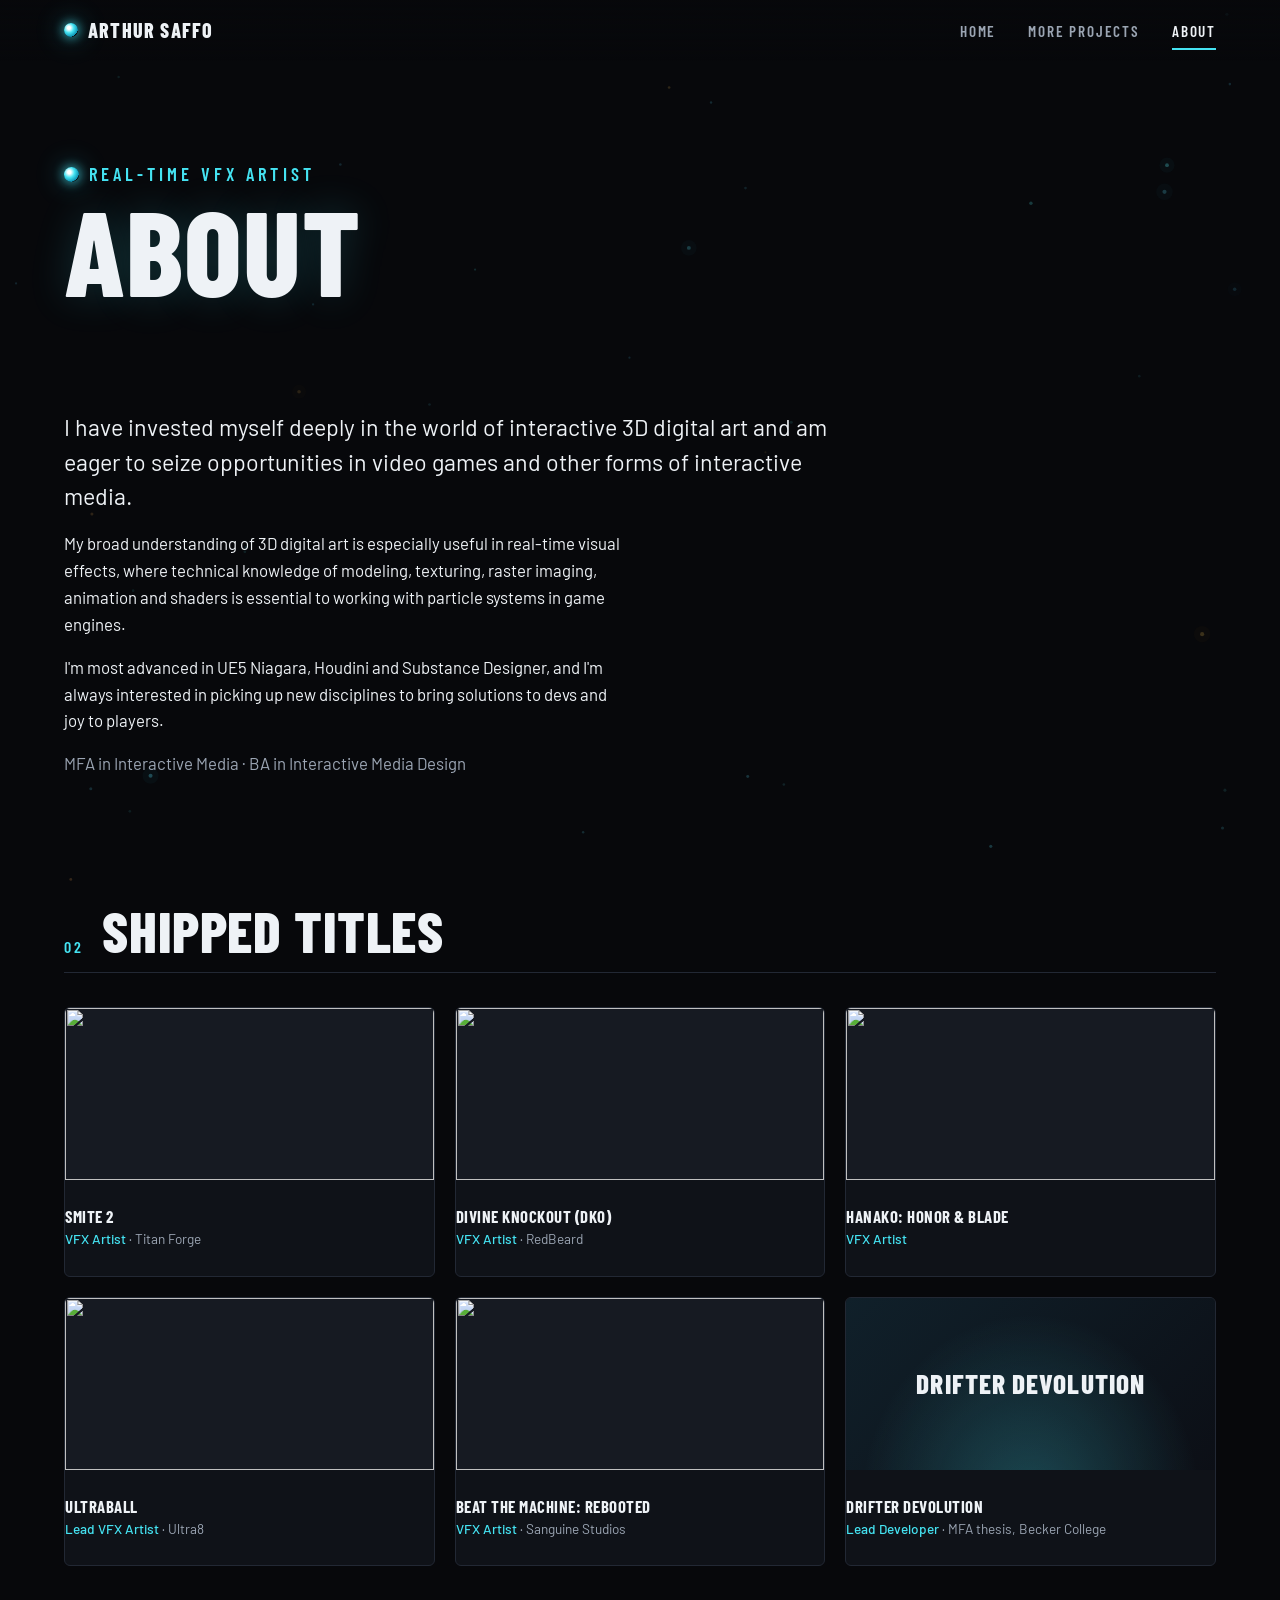
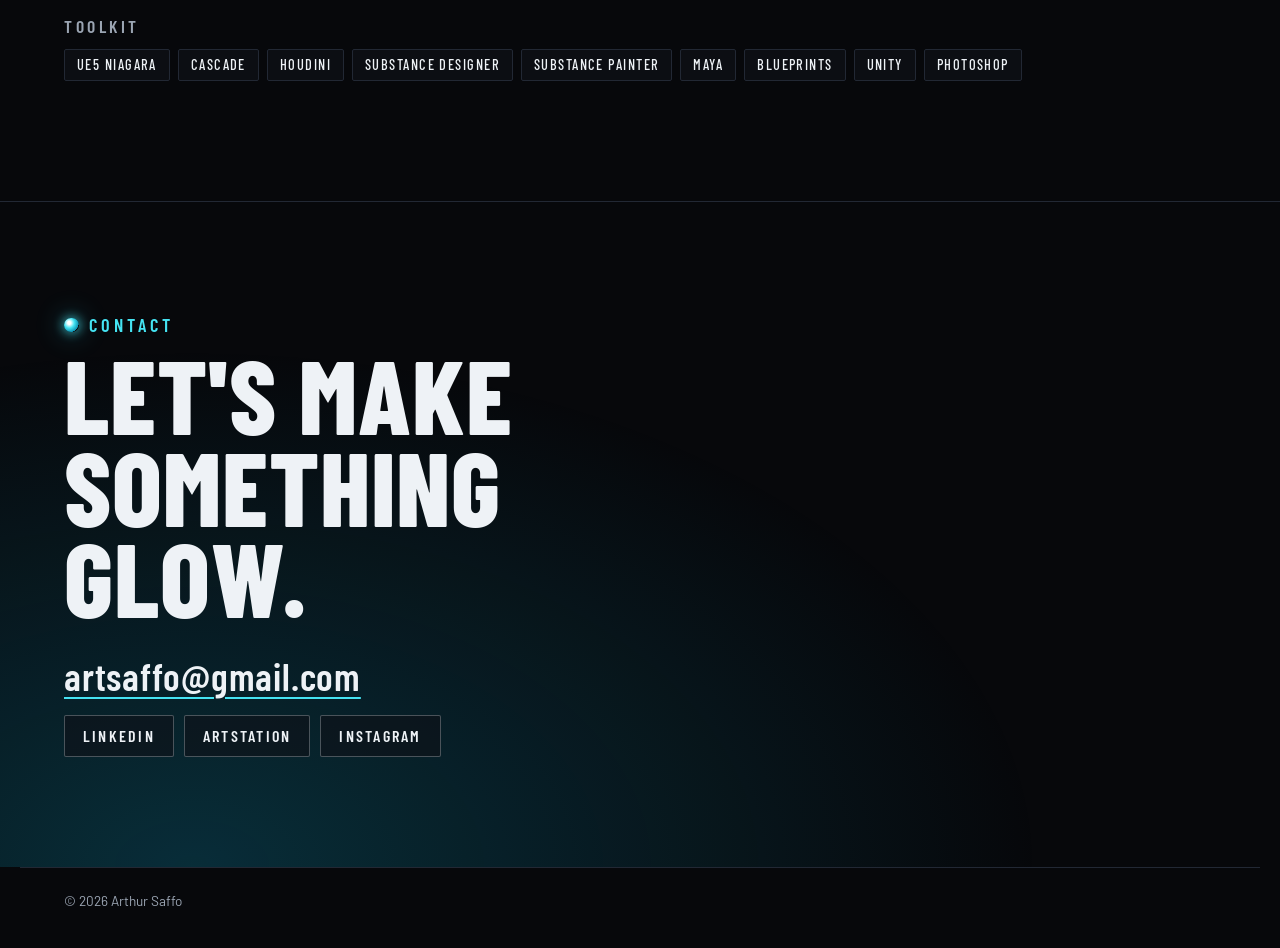
==== about.html @ 69f6b5df "Portfolio site: home, More Projects, About Co-Authored-By: Claude Fable 5.2 <noreply@anthropic.com>" ====
<!doctype html>
<html lang="en">
<head>
  <meta charset="utf-8">
  <meta name="viewport" content="width=device-width, initial-scale=1">
  <title>About · Arthur Saffo</title>
  <meta name="description" content="About Arthur Saffo, real-time VFX artist: background, toolkit, education and resume.">
  <meta property="og:title" content="About · Arthur Saffo">
  <meta property="og:description" content="Real-time VFX for games: Smite 2, Divine Knockout and more.">
  <meta property="og:type" content="website">
  <meta name="theme-color" content="#07080b">
  <link rel="icon" href="img/favicon.svg" type="image/svg+xml">
  <link rel="preconnect" href="https://fonts.googleapis.com">
  <link rel="preconnect" href="https://fonts.gstatic.com" crossorigin>
  <link rel="stylesheet" href="https://fonts.googleapis.com/css2?family=Barlow+Condensed:wght@500;600;800&family=Barlow:wght@400;500;600&display=swap">
  <link rel="stylesheet" href="css/style.css">
</head>
<body data-page="about">
  <a class="skip" href="#main">Skip to content</a>

  <canvas class="embers" aria-hidden="true"></canvas>

  <header class="site-header">
    <div class="wrap header-inner">
      <a class="wordmark" href="index.html"><span class="orb" aria-hidden="true"></span>Arthur Saffo</a>
      <nav aria-label="Main">
        <ul class="nav">
          <li><a href="index.html">Home</a></li>
          <li><a href="more-projects.html">More Projects</a></li>
          <li><a href="about.html" aria-current="page">About</a></li>
        </ul>
      </nav>
    </div>
  </header>

  <main id="main">
    <section class="page-head wrap" aria-labelledby="page-title">
      <p class="kicker"><span class="orb" aria-hidden="true"></span><span data-field="role">Real-Time VFX Artist</span></p>
      <h1 id="page-title">About</h1>
    </section>

    <section class="section wrap" data-section="bio" aria-labelledby="bio-title">
      <h2 id="bio-title" class="visually-hidden">Background</h2>
      <div class="bio" data-bio></div>
    </section>

    <section class="section wrap" data-section="titles" aria-labelledby="titles-title">
      <header class="section-head">
        <p class="section-num" aria-hidden="true">01</p>
        <h2 id="titles-title">Shipped Titles</h2>
      </header>
      <ol class="titles" data-list="credits"></ol>
      <h3 class="toolkit-title">Toolkit</h3>
      <ul class="toolkit" data-list="toolkit"></ul>
    </section>

    <section class="contact" id="contact" aria-labelledby="contact-title">
      <div class="wrap">
        <p class="kicker"><span class="orb" aria-hidden="true"></span>Contact</p>
        <h2 id="contact-title" class="contact-title" data-field="contact-title">Let's make something glow.</h2>
        <p class="email-line">
          <span data-email>artsaffo (at) gmail (dot) com</span>
        </p>
        <ul class="link-list" data-list="links"></ul>
      </div>
    </section>
  </main>

  <footer class="site-footer wrap">
    <p>© <span data-year>2026</span> Arthur Saffo</p>
  </footer>

  <noscript><p class="noscript wrap">The project list needs JavaScript to show. You can also find my work on <a href="https://artoriouss.artstation.com/">ArtStation</a>.</p></noscript>

  <script src="data/projects.js"></script>
  <script src="js/main.js"></script>
  <script src="js/embers.js" defer></script>
</body>
</html>
---- css/style.css ----
/* artsaffo.net: dark, video-first, with a cyan glow carried over from the old site's orb. */

:root {
  --bg: #07080b;
  --surface: #0f1218;
  --surface-2: #161a22;
  --line: #222834;
  --text: #eef2f6;
  --muted: #9ba5b3;        /* 7.6:1 on --bg */
  --cyan: #45e3f2;         /* signature glow, 12:1 on --bg */
  --cyan-deep: #0b8fb0;
  --cyan-bright: #7cf0fa;
  --glow: 69, 227, 242;       /* --cyan as r, g, b, for see-through glows */
  --glow-deep: 11, 143, 176;  /* --cyan-deep as r, g, b */
  --warm: #ffb45e;         /* sparks, used rarely */
  --radius: 6px;
  --wrap: 1240px;
  --gutter: clamp(16px, 4vw, 44px);
  --display: "Barlow Condensed", "Arial Narrow", system-ui, sans-serif;
  --font: "Barlow", system-ui, -apple-system, "Segoe UI", Roboto, Arial, sans-serif;
  color-scheme: dark;
}

*, *::before, *::after { box-sizing: border-box; }

html { -webkit-text-size-adjust: 100%; scroll-behavior: smooth; }

body {
  margin: 0;
  background: var(--bg);
  color: var(--text);
  font: 400 1.05rem/1.6 var(--font);
  -webkit-font-smoothing: antialiased;
  overflow-x: hidden;
}

img, iframe, video { display: block; max-width: 100%; }

a { color: var(--text); text-decoration-color: var(--cyan); text-underline-offset: 3px; }
a:hover { color: var(--cyan); }

:focus-visible { outline: 2px solid var(--cyan); outline-offset: 3px; border-radius: 3px; }

h1, h2, h3 { margin: 0; line-height: 0.95; font-family: var(--display); font-weight: 800; text-transform: uppercase; letter-spacing: 0.01em; }

.wrap { width: 100%; max-width: var(--wrap); margin-inline: auto; padding-inline: var(--gutter); }

.visually-hidden {
  position: absolute; width: 1px; height: 1px; overflow: hidden;
  clip: rect(0 0 0 0); clip-path: inset(50%); white-space: nowrap;
}

.skip {
  position: absolute; left: 12px; top: -60px; z-index: 30;
  background: var(--text); color: var(--bg); padding: 8px 14px; border-radius: 6px;
}
.skip:focus { top: 12px; }

/* ---------- Glowing orb (a nod to the old logo) ---------- */

.orb {
  display: inline-block; flex: none; width: 0.8em; height: 0.8em; border-radius: 50%;
  background: radial-gradient(circle at 35% 35%, #fff 0 12%, var(--cyan) 38%, var(--cyan-deep) 70%, transparent 72%);
  box-shadow: 0 0 10px 2px rgba(var(--glow), 0.55), 0 0 26px 6px rgba(var(--glow), 0.18);
  animation: orb-pulse 3.2s ease-in-out infinite;
}
@keyframes orb-pulse {
  50% { box-shadow: 0 0 14px 3px rgba(var(--glow), 0.75), 0 0 34px 10px rgba(var(--glow), 0.25); }
}

/* ---------- Background layers ---------- */

.embers {
  position: fixed; inset: 0; width: 100%; height: 100%;
  pointer-events: none; z-index: 0;
}
main, .site-footer, .noscript { position: relative; z-index: 1; }

/* ---------- Header ---------- */

.site-header {
  position: fixed; top: 0; left: 0; right: 0; z-index: 20;
  background: linear-gradient(to bottom, rgba(7, 8, 11, 0.85), rgba(7, 8, 11, 0));
  transition: background-color 0.3s ease, border-color 0.3s ease;
  border-bottom: 1px solid transparent;
}
.site-header.is-scrolled {
  background-color: rgba(7, 8, 11, 0.86);
  -webkit-backdrop-filter: blur(12px); backdrop-filter: blur(12px);
  border-bottom-color: var(--line);
}
.header-inner {
  display: flex; align-items: center; justify-content: space-between; gap: 12px;
  min-height: 60px;
}
.wordmark {
  display: inline-flex; align-items: center; gap: 10px;
  font: 800 1.25rem/1 var(--display); text-transform: uppercase; letter-spacing: 0.06em;
  text-decoration: none; white-space: nowrap;
}
.wordmark .orb { width: 14px; height: 14px; }
.nav { display: flex; gap: clamp(14px, 3vw, 32px); list-style: none; margin: 0; padding: 0; }
.nav a {
  color: var(--muted); text-decoration: none; white-space: nowrap;
  font: 600 0.95rem/1 var(--display); text-transform: uppercase; letter-spacing: 0.12em;
  padding: 8px 0; border-bottom: 2px solid transparent;
}
.nav a:hover { color: var(--text); }
.nav a[aria-current="page"] { color: var(--text); border-bottom-color: var(--cyan); }

@media (max-width: 420px) {
  .wordmark { font-size: 1.05rem; gap: 8px; }
  .nav { gap: 12px; }
  .nav a { font-size: 0.82rem; letter-spacing: 0.08em; }
}
@media (max-width: 350px) {
  .header-inner { flex-wrap: wrap; justify-content: center; padding-block: 8px; }
}

/* ---------- Hero ---------- */

.hero {
  position: relative; min-height: 100svh; display: flex; flex-direction: column; justify-content: flex-end;
  padding-top: 90px; overflow: hidden; isolation: isolate;
}
.hero-media { position: absolute; inset: 0; z-index: -1; background: #000; }
.hero-media video { width: 100%; height: 100%; object-fit: cover; opacity: 0.62; }
.hero-media::after {
  content: ""; position: absolute; inset: 0;
  background:
    linear-gradient(to top, var(--bg) 2%, rgba(7, 8, 11, 0.55) 38%, rgba(7, 8, 11, 0.15) 70%, rgba(7, 8, 11, 0.6)),
    radial-gradient(ellipse at 20% 80%, rgba(var(--glow-deep), 0.25), transparent 60%);
}
.hero-inner { padding-bottom: clamp(36px, 7vh, 72px); }

.kicker {
  display: inline-flex; align-items: center; gap: 10px; margin: 0 0 14px;
  font: 600 clamp(0.95rem, 2.2vw, 1.15rem)/1 var(--display); text-transform: uppercase; letter-spacing: 0.22em;
  color: var(--cyan);
}
.hero-name {
  font-size: clamp(4.2rem, 17vw, 11rem); line-height: 0.82; letter-spacing: -0.005em;
  text-shadow: 0 0 40px rgba(var(--glow), 0.18);
}

.stats {
  display: flex; flex-wrap: wrap; gap: 12px clamp(24px, 5vw, 56px); list-style: none; padding: 0;
  margin: clamp(22px, 4vh, 34px) 0 0;
}
.stat { display: flex; flex-direction: column; }
.stat-num { font: 800 clamp(2.2rem, 6vw, 3.4rem)/0.9 var(--display); color: var(--cyan); text-shadow: 0 0 18px rgba(var(--glow), 0.35); }
.stat-label { font: 600 0.85rem/1.3 var(--display); text-transform: uppercase; letter-spacing: 0.16em; color: var(--muted); margin-top: 4px; }

.hero-actions { display: flex; flex-wrap: wrap; gap: 12px; margin: clamp(24px, 4vh, 36px) 0 0; }
.btn {
  display: inline-flex; align-items: center; justify-content: center; gap: 8px;
  font: 600 1rem/1 var(--display); text-transform: uppercase; letter-spacing: 0.14em; text-decoration: none;
  color: var(--text); background: rgba(15, 18, 24, 0.6); cursor: pointer;
  border: 1px solid rgba(238, 242, 246, 0.28); border-radius: 2px; padding: 14px 22px;
  transition: border-color 0.2s ease, color 0.2s ease, background-color 0.2s ease, box-shadow 0.2s ease;
}
.btn:hover { border-color: var(--cyan); color: var(--cyan); }
.btn--glow { background: var(--cyan); color: #031216; border-color: var(--cyan); box-shadow: 0 0 24px rgba(var(--glow), 0.35); }
.btn--glow:hover { background: var(--cyan-bright); color: #031216; box-shadow: 0 0 34px rgba(var(--glow), 0.55); }

.hero-caption {
  position: absolute; right: 0; bottom: 14px; left: 0; margin: 0; text-align: right;
  font: 500 0.75rem/1 var(--display); text-transform: uppercase; letter-spacing: 0.2em; color: rgba(155, 165, 179, 0.8);
}
.hero-caption:empty { display: none; }
@media (max-width: 600px) { .hero-caption { display: none; } }

/* ---------- Sections ---------- */

.section { padding-block: clamp(56px, 9vw, 110px) 0; scroll-margin-top: 64px; }
.section-head {
  display: flex; align-items: baseline; flex-wrap: wrap; gap: 6px 18px;
  margin-bottom: clamp(22px, 3vw, 34px); padding-bottom: 14px; border-bottom: 1px solid var(--line);
}
.section-num { margin: 0; font: 600 1rem/1 var(--display); letter-spacing: 0.2em; color: var(--cyan); }
.section-head h2 { font-size: clamp(2.2rem, 6vw, 3.6rem); }
.more {
  margin-left: auto; color: var(--muted); text-decoration: none;
  font: 600 0.95rem/1 var(--display); text-transform: uppercase; letter-spacing: 0.14em;
}
.more:hover { color: var(--cyan); }
.about .more { margin-left: 0; display: inline-block; margin-top: 6px; }

/* ---------- Media (reel and cards) ---------- */

.media {
  position: relative; aspect-ratio: 16 / 9; overflow: hidden;
  background: #000; border-radius: var(--radius);
}
.media img, .media video { width: 100%; height: 100%; object-fit: cover; }
.media iframe { position: absolute; inset: 0; width: 100%; height: 100%; border: 0; }

.play {
  position: absolute; inset: 0; width: 100%; height: 100%;
  display: grid; place-items: center;
  background: linear-gradient(to top, rgba(0,0,0,0.45), rgba(0,0,0,0) 55%);
  border: 0; cursor: pointer; color: inherit;
}
.play-icon {
  width: 68px; height: 68px; border-radius: 50%;
  background: rgba(7, 8, 11, 0.6); border: 1px solid rgba(var(--glow), 0.6);
  box-shadow: 0 0 22px rgba(var(--glow), 0.3);
  display: grid; place-items: center;
  transition: transform 0.2s ease, background-color 0.2s ease;
}
.play-icon::before {
  content: ""; margin-left: 5px;
  border-style: solid; border-width: 11px 0 11px 18px;
  border-color: transparent transparent transparent var(--text);
}
.play:hover .play-icon, .play:focus-visible .play-icon { transform: scale(1.08); background: var(--cyan); }
.play:hover .play-icon::before, .play:focus-visible .play-icon::before { border-left-color: #031216; }

.media--pending {
  display: grid; place-items: center;
  background: repeating-linear-gradient(135deg, var(--surface) 0 14px, var(--surface-2) 14px 28px);
}
.pending-label { color: var(--muted); font-size: 0.9rem; }

/* ---------- Reel ---------- */

.reel-placeholder {
  display: grid; place-items: center; text-align: center;
  background:
    radial-gradient(ellipse at 50% 115%, rgba(var(--glow), 0.22), transparent 60%),
    radial-gradient(ellipse at 50% -20%, rgba(var(--glow-deep), 0.18), transparent 55%),
    var(--surface);
  border: 1px solid var(--line);
}
.reel-copy { padding: 20px; }
.reel-tag {
  display: inline-block; margin: 0 0 12px; padding: 4px 12px;
  font: 600 0.8rem/1 var(--display); letter-spacing: 0.2em; text-transform: uppercase;
  color: var(--cyan); border: 1px solid rgba(var(--glow), 0.45); border-radius: 2px;
}
.reel-heading { margin: 0 0 20px; font: 800 clamp(1.6rem, 5vw, 3rem)/1 var(--display); text-transform: uppercase; }

/* ---------- Work grid ---------- */

.grid { display: grid; gap: clamp(30px, 4vw, 44px) clamp(20px, 3vw, 32px); grid-template-columns: 1fr; }
@media (min-width: 760px) {
  .grid { grid-template-columns: 1fr 1fr; }
  .card:first-child { grid-column: 1 / -1; }
  .card:first-child .card-body { display: grid; grid-template-columns: minmax(0, 1fr) minmax(0, 1.3fr); gap: 4px 32px; align-items: start; }
  .card:first-child h3 { font-size: clamp(2.6rem, 5vw, 4rem); }
  .card:first-child .card-text { grid-row: span 3; margin-top: 0; }
}

.card .media {
  border: 1px solid var(--line);
  transition: border-color 0.25s ease, box-shadow 0.25s ease;
}
.card:hover .media { border-color: rgba(var(--glow), 0.55); box-shadow: 0 0 0 1px rgba(var(--glow), 0.25), 0 14px 50px -12px rgba(var(--glow), 0.35); }
.card video { transition: transform 0.6s ease, filter 0.4s ease; filter: saturate(1.05) brightness(0.92); }
.card:hover video { transform: scale(1.03); filter: saturate(1.15) brightness(1.02); }

.card-num {
  position: absolute; top: 10px; left: 14px; z-index: 1; margin: 0; pointer-events: none;
  font: 800 clamp(1.8rem, 4vw, 2.6rem)/1 var(--display); color: transparent;
  -webkit-text-stroke: 1px rgba(238, 242, 246, 0.7);
  text-shadow: 0 0 18px rgba(0, 0, 0, 0.6);
}
.sound-btn {
  position: absolute; right: 10px; bottom: 10px; z-index: 1;
  font: 600 0.78rem/1 var(--display); text-transform: uppercase; letter-spacing: 0.14em;
  color: var(--text); background: rgba(7, 8, 11, 0.72); border: 1px solid rgba(238, 242, 246, 0.3);
  border-radius: 2px; padding: 8px 12px; cursor: pointer;
}
.sound-btn:hover { border-color: var(--cyan); color: var(--cyan); }

.card-body { padding-top: 16px; }
.card h3 { font-size: clamp(1.9rem, 3.4vw, 2.4rem); }
.card-meta {
  margin: 6px 0 0; color: var(--cyan);
  font: 600 0.88rem/1.2 var(--display); text-transform: uppercase; letter-spacing: 0.16em;
}
.card-text { margin: 10px 0 0; color: var(--muted); max-width: 62ch; }

.tags { display: flex; flex-wrap: wrap; gap: 6px; list-style: none; padding: 0; margin: 14px 0 0; }
.tags li, .toolkit li {
  font: 500 0.82rem/1 var(--display); text-transform: uppercase; letter-spacing: 0.1em; color: var(--muted);
  padding: 6px 9px; border: 1px solid var(--line); border-radius: 2px; background: rgba(15, 18, 24, 0.7);
}

/* ---------- Shipped titles ---------- */

.titles {
  list-style: none; margin: 0; padding: 0;
  display: grid; gap: 14px; grid-template-columns: repeat(2, minmax(0, 1fr));
}
@media (min-width: 900px) { .titles { grid-template-columns: repeat(3, minmax(0, 1fr)); gap: 20px; } }

.title-tile {
  position: relative; display: block; height: 100%; text-decoration: none; overflow: hidden;
  border: 1px solid var(--line); border-radius: var(--radius); background: var(--surface);
  transition: border-color 0.25s ease, transform 0.25s ease;
}
.title-tile:hover { border-color: rgba(var(--glow), 0.55); transform: translateY(-2px); color: var(--text); }
.title-art { aspect-ratio: 460 / 215; background: var(--surface-2); overflow: hidden; }
.title-art img { width: 100%; height: 100%; object-fit: cover; transition: transform 0.5s ease; }
.title-tile:hover .title-art img { transform: scale(1.04); }
.title-art--text {
  display: grid; place-items: center; padding: 10px; text-align: center;
  background:
    radial-gradient(ellipse at 50% 120%, rgba(var(--glow), 0.25), transparent 65%),
    linear-gradient(135deg, #10202a, #0c0f16);
  font: 800 clamp(1.1rem, 3vw, 1.7rem)/1 var(--display); text-transform: uppercase; letter-spacing: 0.04em;
}
.title-info { padding: 10px 12px 12px; }
.title-name { display: block; font: 700 1.05rem/1.15 var(--display); text-transform: uppercase; letter-spacing: 0.03em; }
.title-role { display: block; margin-top: 4px; color: var(--muted); font-size: 0.85rem; line-height: 1.35; }
.title-role b { color: var(--cyan); font-weight: 500; }

.toolkit-title { margin: clamp(36px, 5vw, 52px) 0 14px; font-size: 1.1rem; letter-spacing: 0.2em; color: var(--muted); font-weight: 600; }
.toolkit { display: flex; flex-wrap: wrap; gap: 8px; list-style: none; padding: 0; margin: 0; }
.toolkit li { color: var(--text); font-size: 0.9rem; padding: 8px 12px; }

/* ---------- About ---------- */

.about-text { font-size: clamp(1.15rem, 2.4vw, 1.45rem); line-height: 1.5; max-width: 52ch; margin: 0 0 14px; }
.education { color: var(--muted); margin: 0 0 12px; }

/* ---------- Contact ---------- */

.contact {
  position: relative; margin-top: clamp(64px, 10vw, 120px); padding-block: clamp(56px, 9vw, 110px);
  border-top: 1px solid var(--line); overflow: hidden;
  background: radial-gradient(ellipse at 15% 100%, rgba(var(--glow-deep), 0.28), transparent 55%);
}
.contact-title { font-size: clamp(2.8rem, 9vw, 6.5rem); line-height: 0.88; max-width: 12ch; }
.email-line { margin: clamp(22px, 3vw, 32px) 0 18px; font: 600 clamp(1.4rem, 4.5vw, 2.4rem)/1.1 var(--display); letter-spacing: 0.02em; }
.email { overflow-wrap: anywhere; text-decoration-thickness: 2px; text-underline-offset: 6px; }
.link-list { display: flex; flex-wrap: wrap; gap: 10px; list-style: none; padding: 0; margin: 0; }
.link-list a { display: inline-block; text-decoration: none; padding: 12px 18px; }

/* ---------- Inner pages (More Projects, About) ---------- */

.page-head { padding-top: clamp(110px, 18vh, 170px); }
.page-head h1 { font-size: clamp(3.2rem, 12vw, 7.5rem); line-height: 0.85; text-shadow: 0 0 40px rgba(var(--glow), 0.18); }
.page-lead { margin: 18px 0 0; color: var(--muted); max-width: 56ch; font-size: clamp(1.05rem, 2vw, 1.2rem); }

.group-meta {
  margin: 0 0 0 auto; color: var(--cyan);
  font: 600 0.9rem/1.2 var(--display); text-transform: uppercase; letter-spacing: 0.16em;
}
.group-text { margin: 0 0 20px; color: var(--muted); max-width: 68ch; }
.group-points { margin: 0 0 24px; padding-left: 1.1em; color: var(--muted); max-width: 72ch; }
.group-points li { margin-bottom: 4px; }
.group-points li::marker { color: var(--cyan); }
.group .toolkit { margin-bottom: 22px; }
.group .link-list { margin-top: 20px; }

.clips { display: grid; gap: 22px 20px; grid-template-columns: 1fr; margin: 0; }
@media (min-width: 700px) { .clips { grid-template-columns: repeat(2, minmax(0, 1fr)); } }
@media (min-width: 1100px) { .clips { grid-template-columns: repeat(3, minmax(0, 1fr)); } }
.clips--loops { grid-template-columns: repeat(2, minmax(0, 1fr)); gap: 12px; }
@media (min-width: 900px) { .clips--loops { grid-template-columns: repeat(3, minmax(0, 1fr)); gap: 16px; } }

.clip { margin: 0; }
.clip .media { border: 1px solid var(--line); transition: border-color 0.25s ease; }
.clip:hover .media { border-color: rgba(var(--glow), 0.55); }
.clip figcaption {
  margin-top: 8px; font: 600 0.92rem/1.2 var(--display); text-transform: uppercase; letter-spacing: 0.1em;
}
.media--noposter {
  background:
    radial-gradient(ellipse at 50% 115%, rgba(var(--glow), 0.22), transparent 60%),
    var(--surface);
}

.bio { display: grid; gap: clamp(24px, 4vw, 48px); align-items: start; }
@media (min-width: 860px) { .bio--photo { grid-template-columns: minmax(0, 320px) minmax(0, 1fr); } }
.bio-photo { border-radius: var(--radius); border: 1px solid var(--line); width: 100%; height: auto; }
.bio-text p { margin: 0 0 16px; max-width: 62ch; }
.bio-text p:first-child { font-size: clamp(1.15rem, 2.4vw, 1.45rem); line-height: 1.5; }
.docs { display: flex; flex-wrap: wrap; gap: 12px; list-style: none; padding: 0; margin: 24px 0 0; }

/* ---------- Footer ---------- */

.site-footer { padding-block: 22px 36px; color: var(--muted); font-size: 0.85rem; border-top: 1px solid var(--line); }
.site-footer p { margin: 0; }
.noscript { color: var(--muted); }

/* ---------- Reduced motion ---------- */

@media (prefers-reduced-motion: reduce) {
  html { scroll-behavior: auto; }
  *, *::before, *::after { transition: none !important; animation: none !important; }
  .embers { display: none; }
}
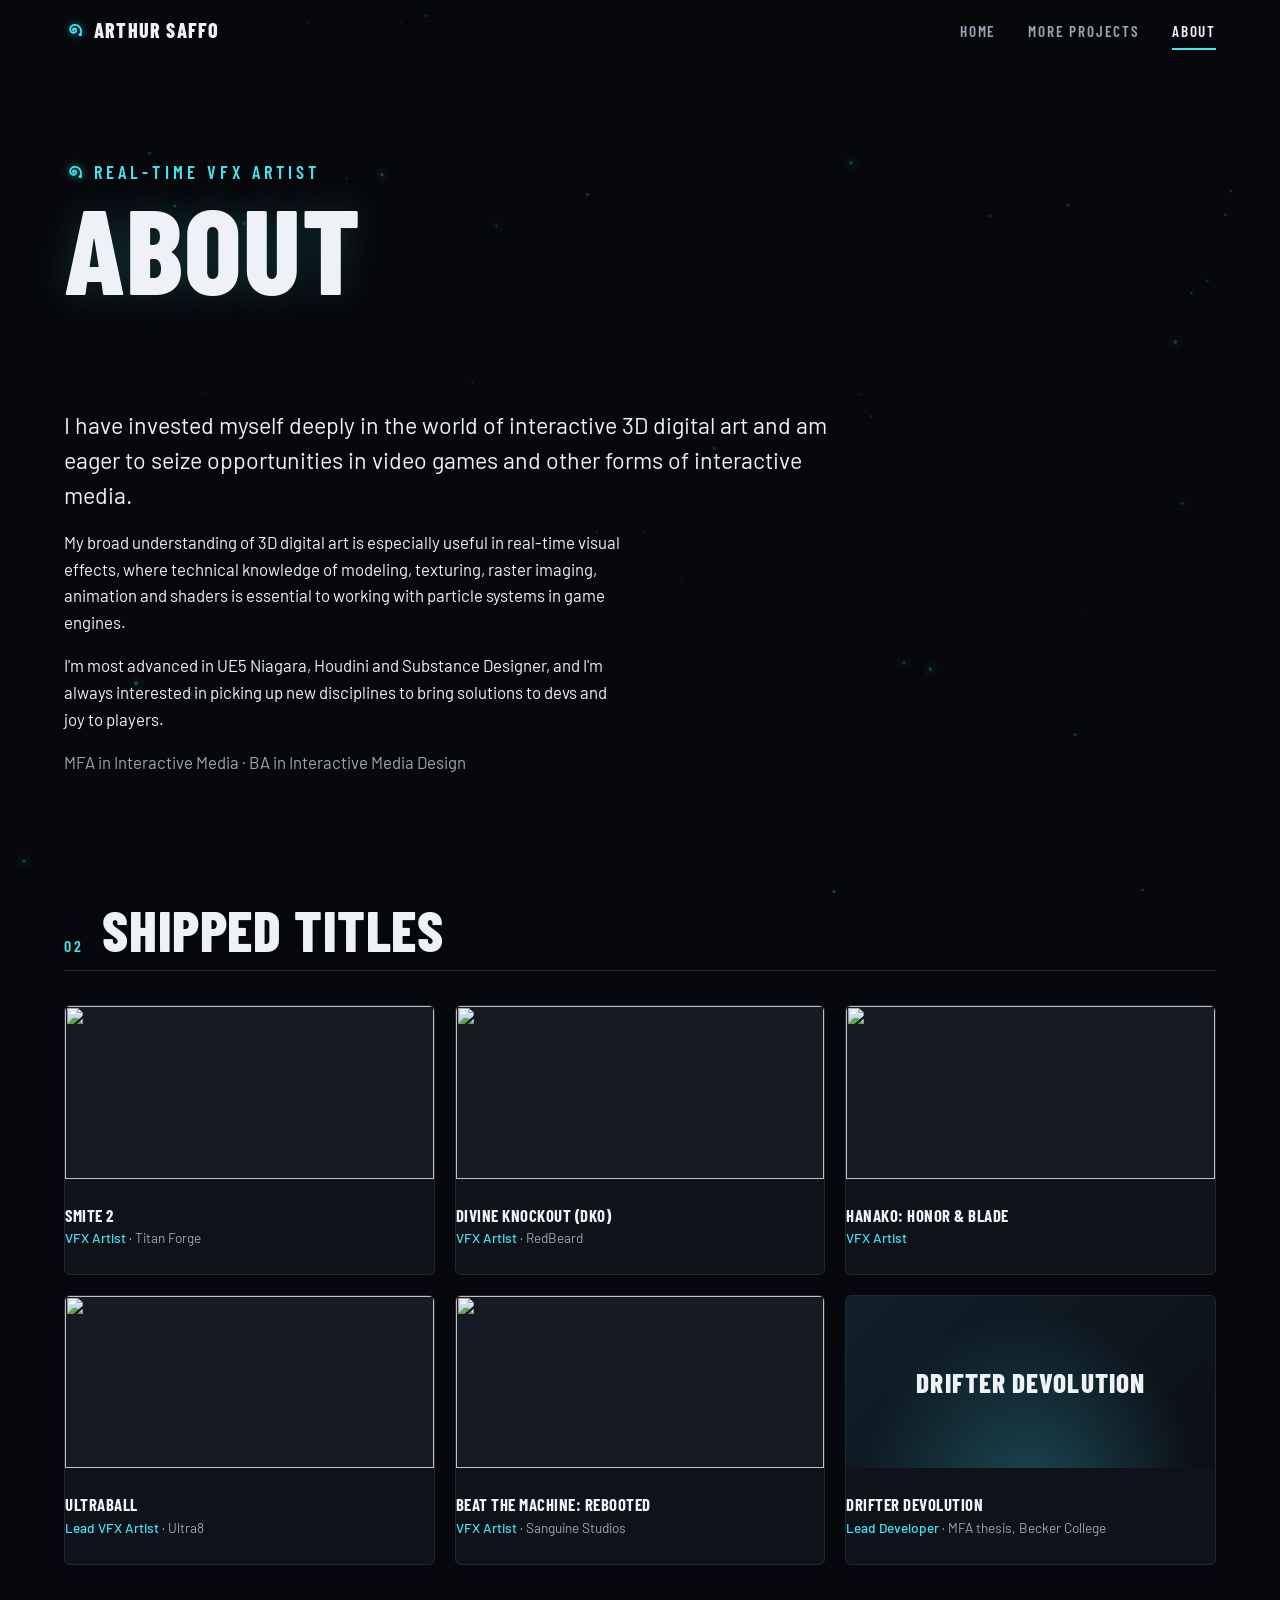
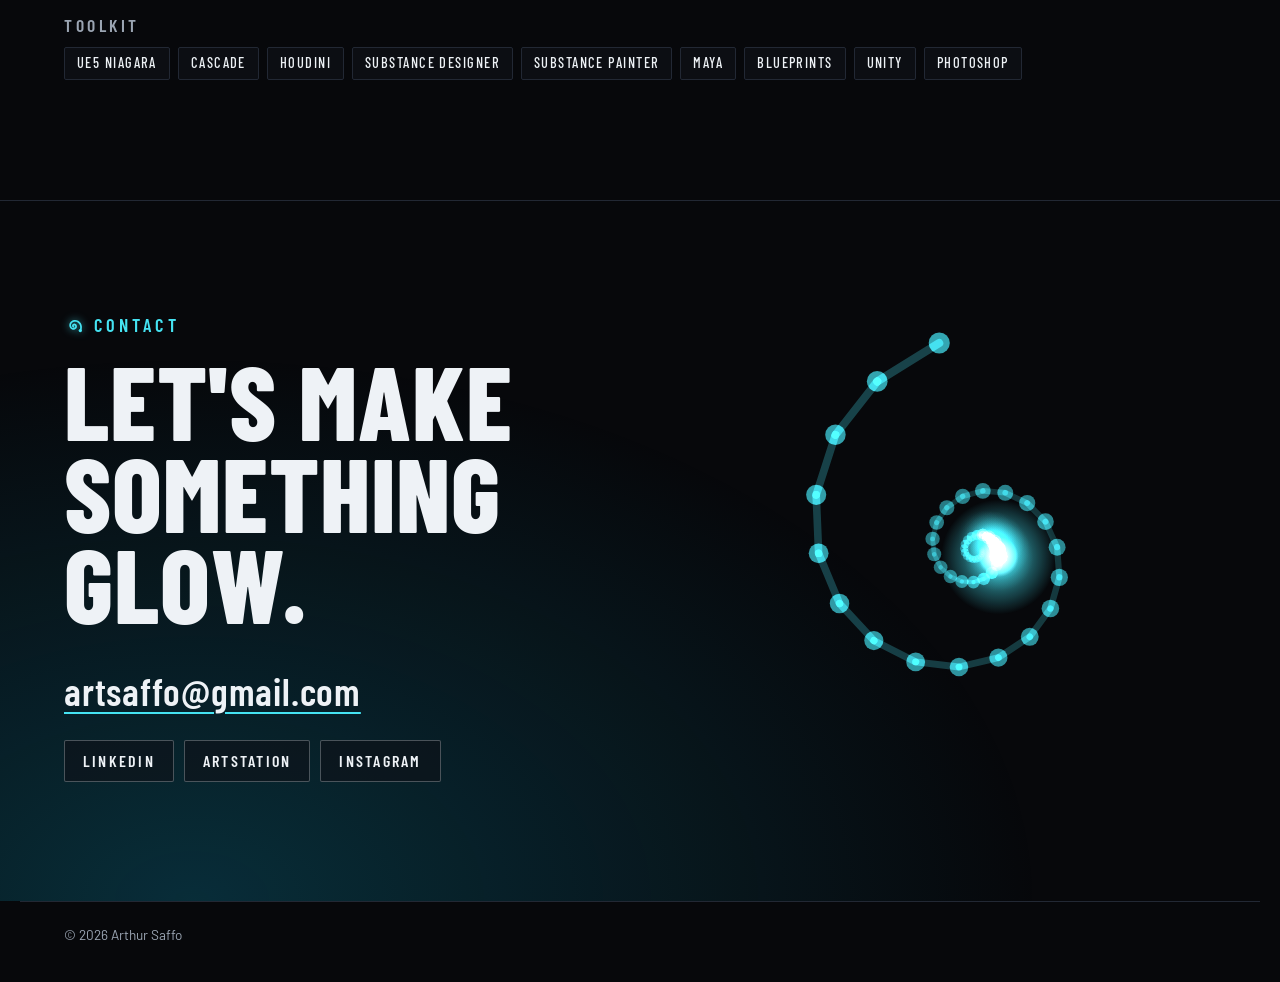
==== commit 1079e5c8: "Replace the orb with a spiral mark and add an interactive spiral - Small static spiral icon (img/spi" ====
--- a/about.html
+++ b/about.html
@@ -22,7 +22,7 @@
 
   <header class="site-header">
     <div class="wrap header-inner">
-      <a class="wordmark" href="index.html"><span class="orb" aria-hidden="true"></span>Arthur Saffo</a>
+      <a class="wordmark" href="index.html"><span class="spiral" aria-hidden="true"></span>Arthur Saffo</a>
       <nav aria-label="Main">
         <ul class="nav">
           <li><a href="index.html">Home</a></li>
@@ -35,7 +35,7 @@
 
   <main id="main">
     <section class="page-head wrap" aria-labelledby="page-title">
-      <p class="kicker"><span class="orb" aria-hidden="true"></span><span data-field="role">Real-Time VFX Artist</span></p>
+      <p class="kicker"><span class="spiral" aria-hidden="true"></span><span data-field="role">Real-Time VFX Artist</span></p>
       <h1 id="page-title">About</h1>
     </section>
 
@@ -56,12 +56,13 @@
 
     <section class="contact" id="contact" aria-labelledby="contact-title">
       <div class="wrap">
-        <p class="kicker"><span class="orb" aria-hidden="true"></span>Contact</p>
+        <p class="kicker"><span class="spiral" aria-hidden="true"></span>Contact</p>
         <h2 id="contact-title" class="contact-title" data-field="contact-title">Let's make something glow.</h2>
         <p class="email-line">
           <span data-email>artsaffo (at) gmail (dot) com</span>
         </p>
         <ul class="link-list" data-list="links"></ul>
+        <canvas class="spiral-toy" data-spiral aria-hidden="true"></canvas>
       </div>
     </section>
   </main>
@@ -75,5 +76,6 @@
   <script src="data/projects.js"></script>
   <script src="js/main.js"></script>
   <script src="js/embers.js" defer></script>
+  <script src="js/spiral.js" defer></script>
 </body>
 </html>
--- a/css/style.css
+++ b/css/style.css
@@ -1,4 +1,4 @@
-/* artsaffo.net: dark, video-first, with a cyan glow carried over from the old site's orb. */
+/* artsaffo.net: dark, video-first, with a cyan glow carried over from the old site's logo. */
 
 :root {
   --bg: #07080b;
@@ -56,16 +56,39 @@
 }
 .skip:focus { top: 12px; }
 
-/* ---------- Glowing orb (a nod to the old logo) ---------- */
-
-.orb {
-  display: inline-block; flex: none; width: 0.8em; height: 0.8em; border-radius: 50%;
-  background: radial-gradient(circle at 35% 35%, #fff 0 12%, var(--cyan) 38%, var(--cyan-deep) 70%, transparent 72%);
-  box-shadow: 0 0 10px 2px rgba(var(--glow), 0.55), 0 0 26px 6px rgba(var(--glow), 0.18);
-  animation: orb-pulse 3.2s ease-in-out infinite;
-}
-@keyframes orb-pulse {
-  50% { box-shadow: 0 0 14px 3px rgba(var(--glow), 0.75), 0 0 34px 10px rgba(var(--glow), 0.25); }
+/* ---------- Spiral mark ---------- */
+
+/* Small static icon. The shape is a mask so it takes the theme colour; the glow sits on the
+   parent because a mask would clip a shadow on the same element. */
+.spiral {
+  display: inline-block; flex: none; width: 1.1em; height: 1.1em;
+  filter: drop-shadow(0 0 4px rgba(var(--glow), 0.7));
+}
+.spiral::before {
+  content: ""; display: block; width: 100%; height: 100%; background: var(--cyan);
+  -webkit-mask: url(../img/spiral.svg) center / contain no-repeat;
+  mask: url(../img/spiral.svg) center / contain no-repeat;
+  animation: spiral-turn 14s linear infinite;
+}
+@keyframes spiral-turn { to { transform: rotate(-360deg); } }
+
+/* The one interactive spiral (js/spiral.js), in the contact section. */
+/* --toy is the size of the spiral itself. The canvas is 1.4x that, pulled back with negative
+   margins, so glows near the edge fade out instead of being cut off (BLEED in spiral.js). */
+.spiral-toy {
+  --toy: 275px;
+  display: block; width: calc(var(--toy) * 1.4); height: calc(var(--toy) * 1.4);
+  margin: calc(28px - var(--toy) * 0.2) calc(var(--toy) * -0.2) calc(var(--toy) * -0.2);
+  touch-action: pan-y; cursor: crosshair;
+}
+.contact > .wrap > :not(.spiral-toy) { position: relative; z-index: 1; } /* text stays clickable over the bleed */
+@media (min-width: 900px) {
+  .contact > .wrap { display: grid; grid-template-columns: minmax(0, 1fr) auto; column-gap: 32px; }
+  .contact > .wrap > * { grid-column: 1; }
+  .contact > .wrap > .spiral-toy {
+    --toy: clamp(325px, 37.5vw, 500px);
+    grid-column: 2; grid-row: 1 / span 4; align-self: center; margin: calc(var(--toy) * -0.2);
+  }
 }
 
 /* ---------- Background layers ---------- */
@@ -98,7 +121,7 @@
   font: 800 1.25rem/1 var(--display); text-transform: uppercase; letter-spacing: 0.06em;
   text-decoration: none; white-space: nowrap;
 }
-.wordmark .orb { width: 14px; height: 14px; }
+.wordmark .spiral { width: 20px; height: 20px; }
 .nav { display: flex; gap: clamp(14px, 3vw, 32px); list-style: none; margin: 0; padding: 0; }
 .nav a {
   color: var(--muted); text-decoration: none; white-space: nowrap;
@@ -329,7 +352,7 @@
 
 .contact {
   position: relative; margin-top: clamp(64px, 10vw, 120px); padding-block: clamp(56px, 9vw, 110px);
-  border-top: 1px solid var(--line); overflow: hidden;
+  border-top: 1px solid var(--line); overflow: hidden; overflow: clip; /* clip: the spiral's bleed must never make this scrollable */
   background: radial-gradient(ellipse at 15% 100%, rgba(var(--glow-deep), 0.28), transparent 55%);
 }
 .contact-title { font-size: clamp(2.8rem, 9vw, 6.5rem); line-height: 0.88; max-width: 12ch; }
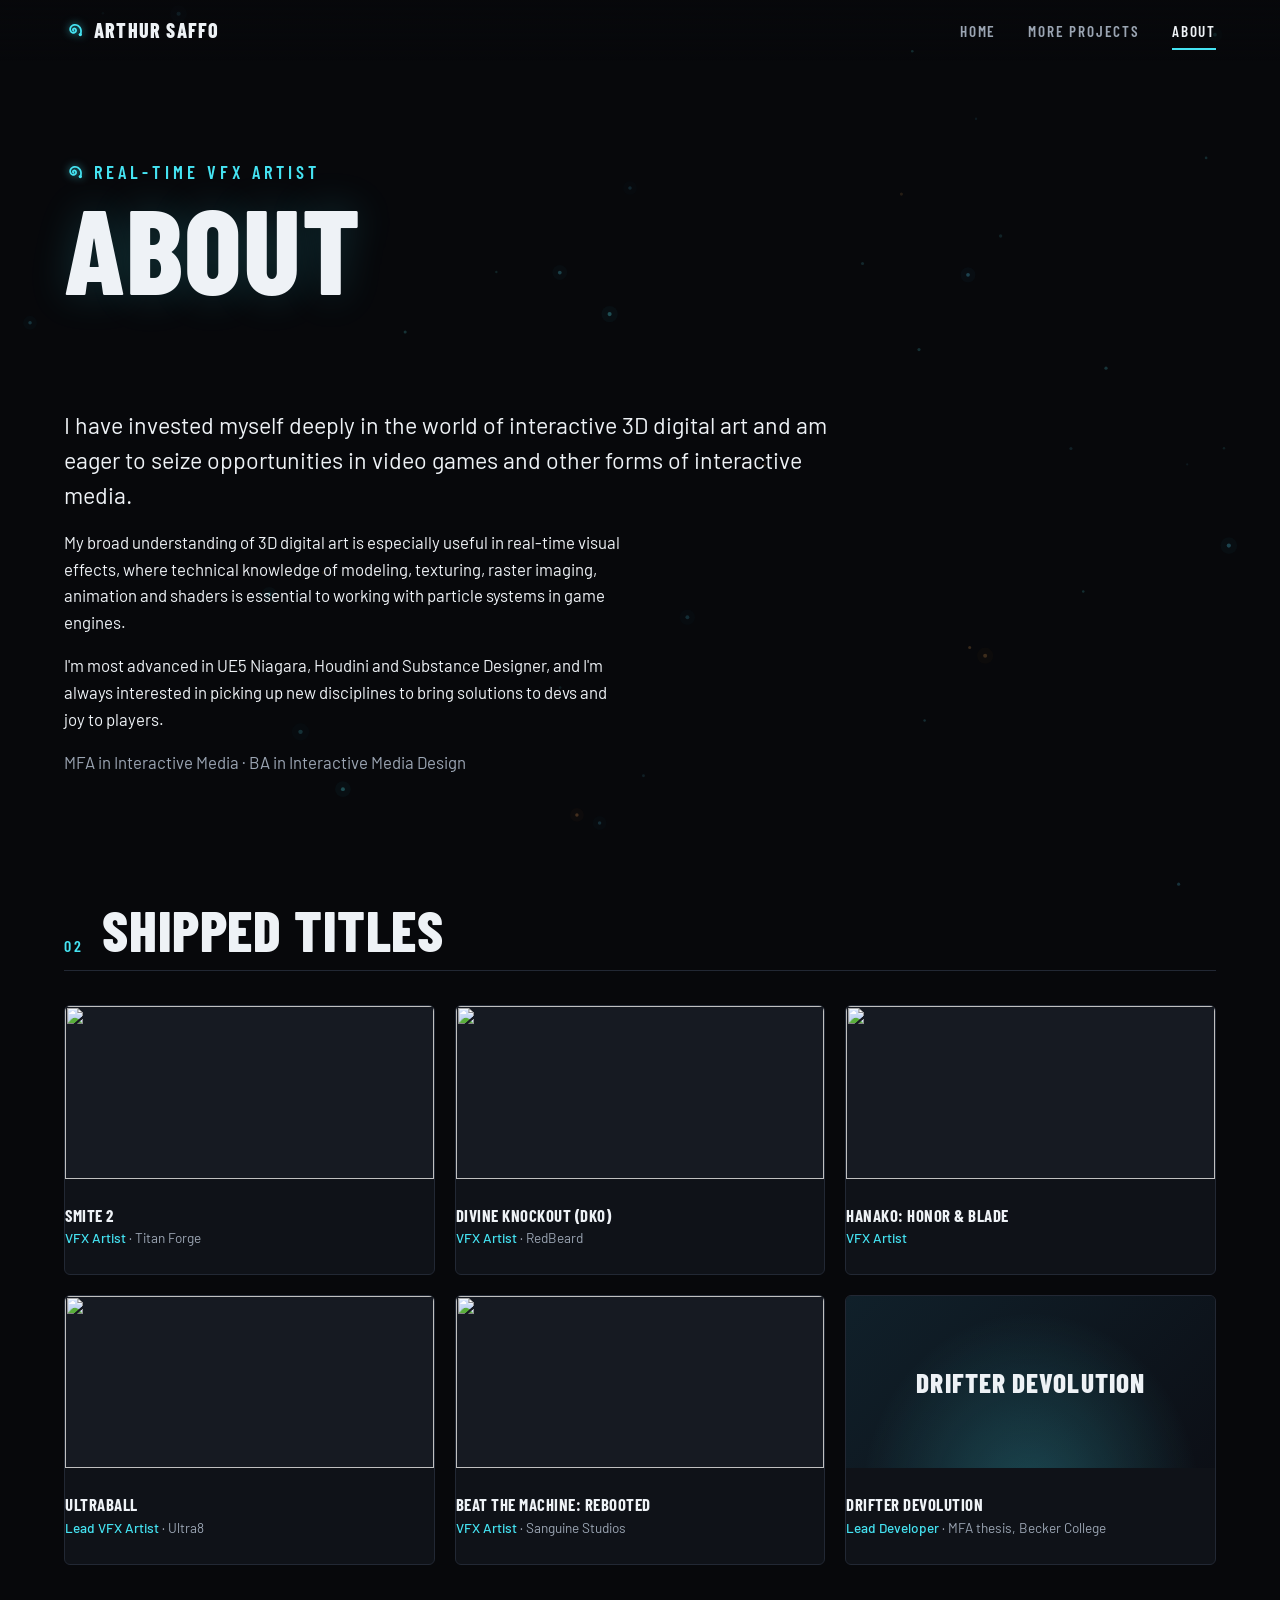
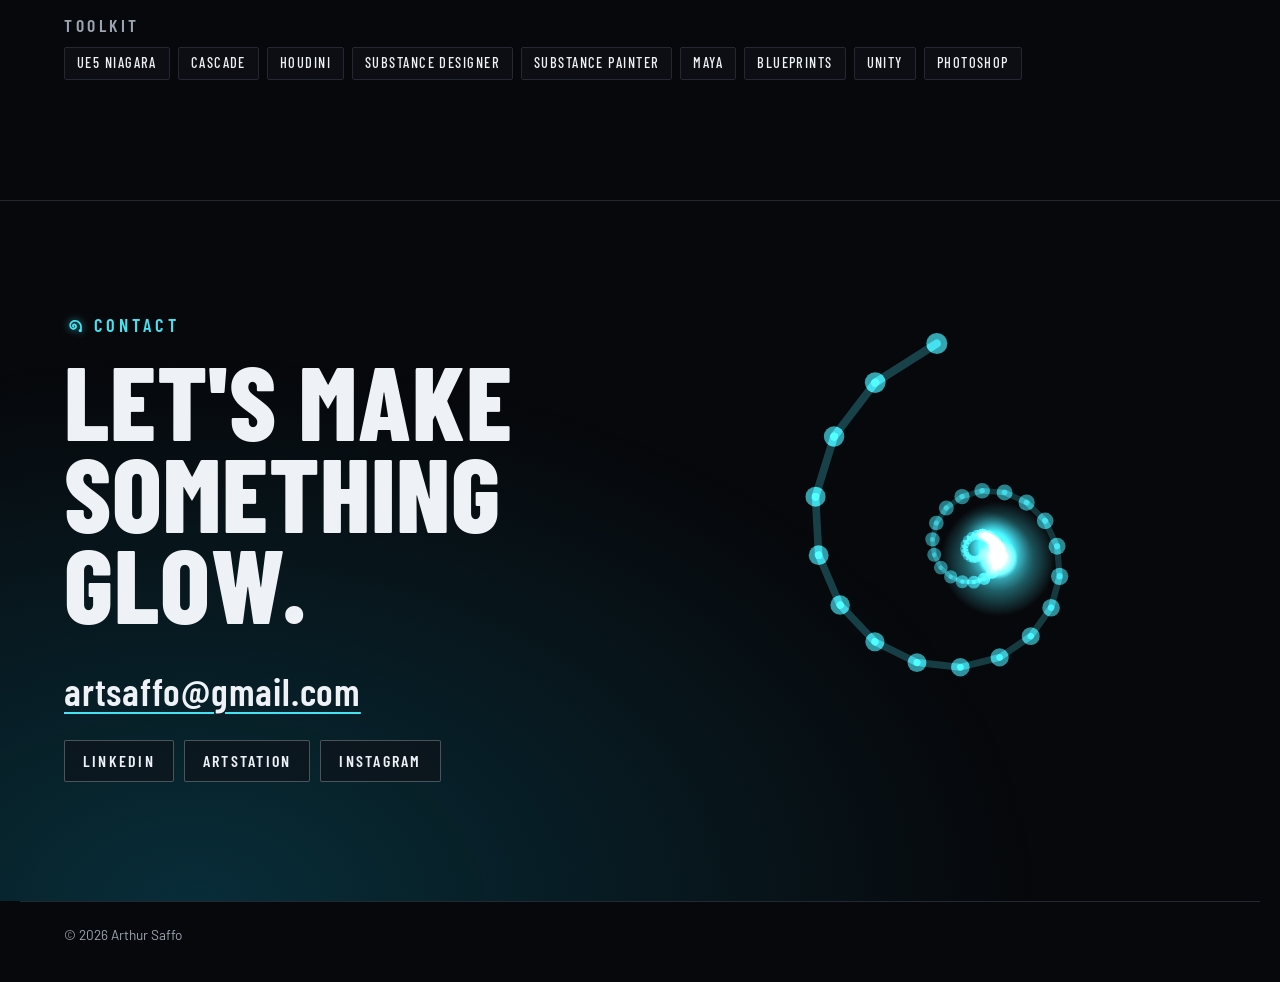
==== commit ae6f5904: "Add version tags to stylesheet and script links Browsers keep GitHub Pages files for 10 minutes, so " ====
--- a/about.html
+++ b/about.html
@@ -13,7 +13,7 @@
   <link rel="preconnect" href="https://fonts.googleapis.com">
   <link rel="preconnect" href="https://fonts.gstatic.com" crossorigin>
   <link rel="stylesheet" href="https://fonts.googleapis.com/css2?family=Barlow+Condensed:wght@500;600;800&family=Barlow:wght@400;500;600&display=swap">
-  <link rel="stylesheet" href="css/style.css">
+  <link rel="stylesheet" href="css/style.css?v=2">
 </head>
 <body data-page="about">
   <a class="skip" href="#main">Skip to content</a>
@@ -74,8 +74,8 @@
   <noscript><p class="noscript wrap">The project list needs JavaScript to show. You can also find my work on <a href="https://artoriouss.artstation.com/">ArtStation</a>.</p></noscript>
 
   <script src="data/projects.js"></script>
-  <script src="js/main.js"></script>
-  <script src="js/embers.js" defer></script>
-  <script src="js/spiral.js" defer></script>
+  <script src="js/main.js?v=2"></script>
+  <script src="js/embers.js?v=2" defer></script>
+  <script src="js/spiral.js?v=2" defer></script>
 </body>
 </html>
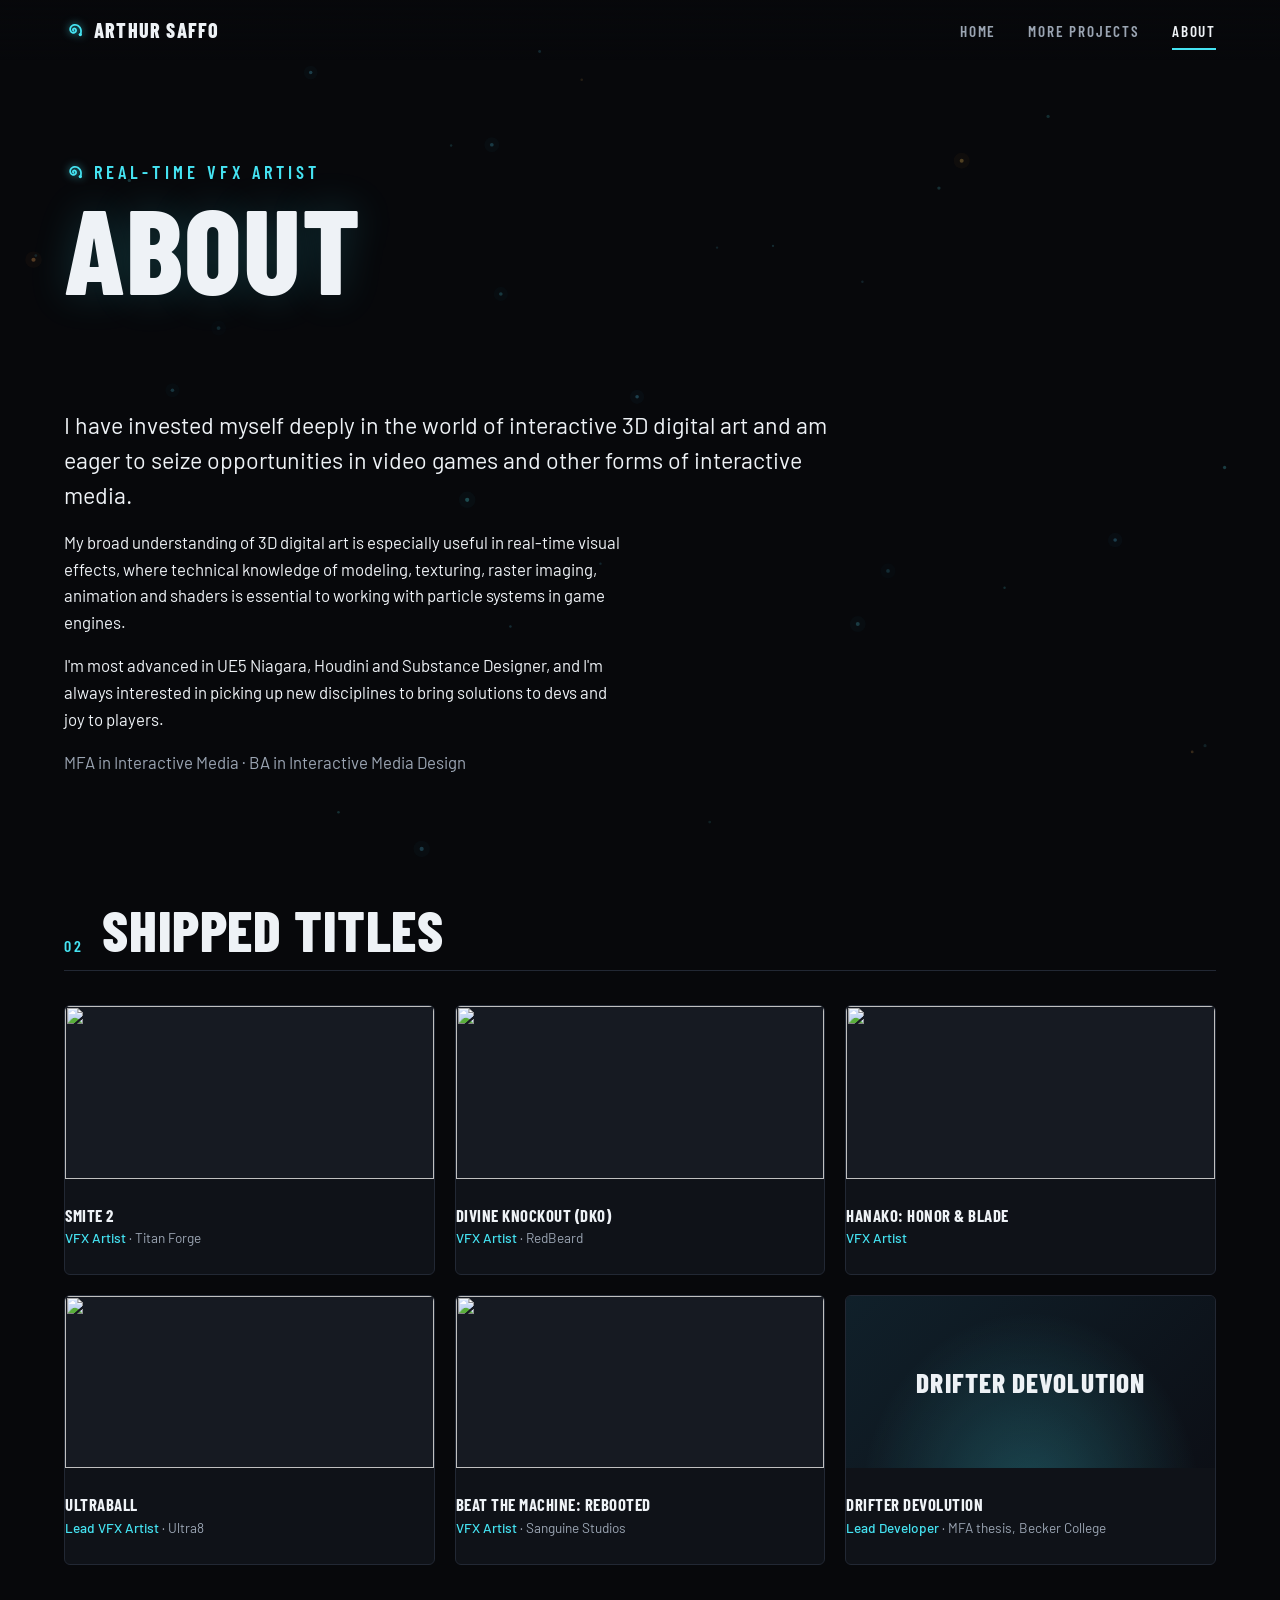
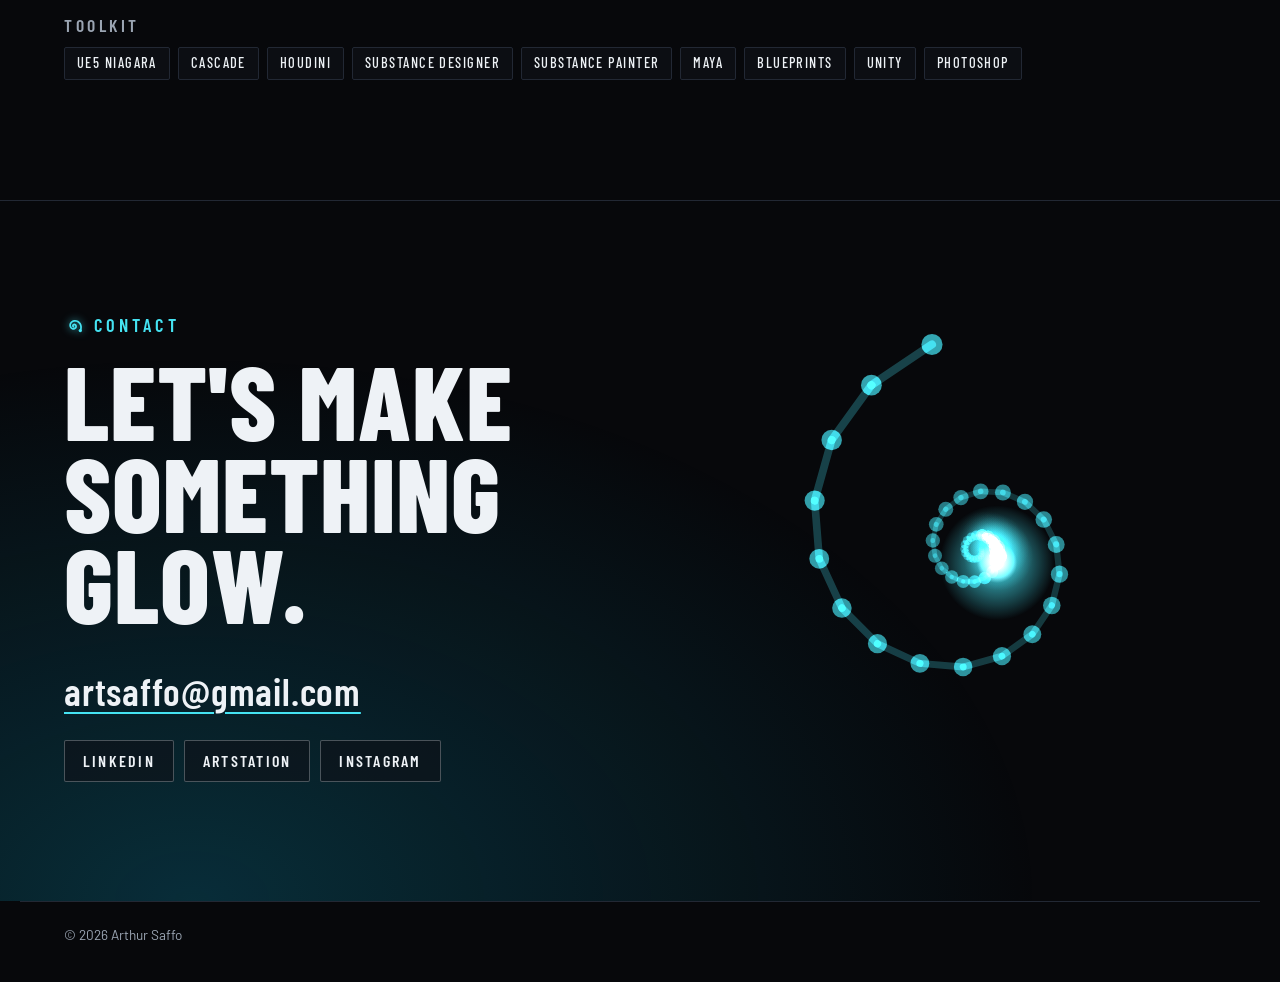
==== commit e64e8f67: "Remove the thin dark line under the header at the top of the page The header's transparent bottom bo" ====
--- a/about.html
+++ b/about.html
@@ -13,7 +13,7 @@
   <link rel="preconnect" href="https://fonts.googleapis.com">
   <link rel="preconnect" href="https://fonts.gstatic.com" crossorigin>
   <link rel="stylesheet" href="https://fonts.googleapis.com/css2?family=Barlow+Condensed:wght@500;600;800&family=Barlow:wght@400;500;600&display=swap">
-  <link rel="stylesheet" href="css/style.css?v=2">
+  <link rel="stylesheet" href="css/style.css?v=3">
 </head>
 <body data-page="about">
   <a class="skip" href="#main">Skip to content</a>
--- a/css/style.css
+++ b/css/style.css
@@ -103,15 +103,19 @@
 
 .site-header {
   position: fixed; top: 0; left: 0; right: 0; z-index: 20;
-  background: linear-gradient(to bottom, rgba(7, 8, 11, 0.85), rgba(7, 8, 11, 0));
-  transition: background-color 0.3s ease, border-color 0.3s ease;
-  border-bottom: 1px solid transparent;
-}
-.site-header.is-scrolled {
-  background-color: rgba(7, 8, 11, 0.86);
-  -webkit-backdrop-filter: blur(12px); backdrop-filter: blur(12px);
-  border-bottom-color: var(--line);
-}
+  background: linear-gradient(to bottom, rgba(7, 8, 11, 0.85), rgba(7, 8, 11, 0)) no-repeat;
+}
+/* Once scrolled: a darker, blurred shade that fades out downwards. No solid strip
+   and no line under it, so the header never reads as a bar across the page. */
+.site-header::before {
+  content: ""; position: absolute; top: 0; left: 0; right: 0; height: 170%; z-index: -1;
+  pointer-events: none; opacity: 0; transition: opacity 0.3s ease;
+  background: linear-gradient(to bottom, rgba(7, 8, 11, 0.9), rgba(7, 8, 11, 0.6) 55%, rgba(7, 8, 11, 0));
+  -webkit-backdrop-filter: blur(10px); backdrop-filter: blur(10px);
+  -webkit-mask-image: linear-gradient(to bottom, #000 45%, transparent);
+  mask-image: linear-gradient(to bottom, #000 45%, transparent);
+}
+.site-header.is-scrolled::before { opacity: 1; }
 .header-inner {
   display: flex; align-items: center; justify-content: space-between; gap: 12px;
   min-height: 60px;
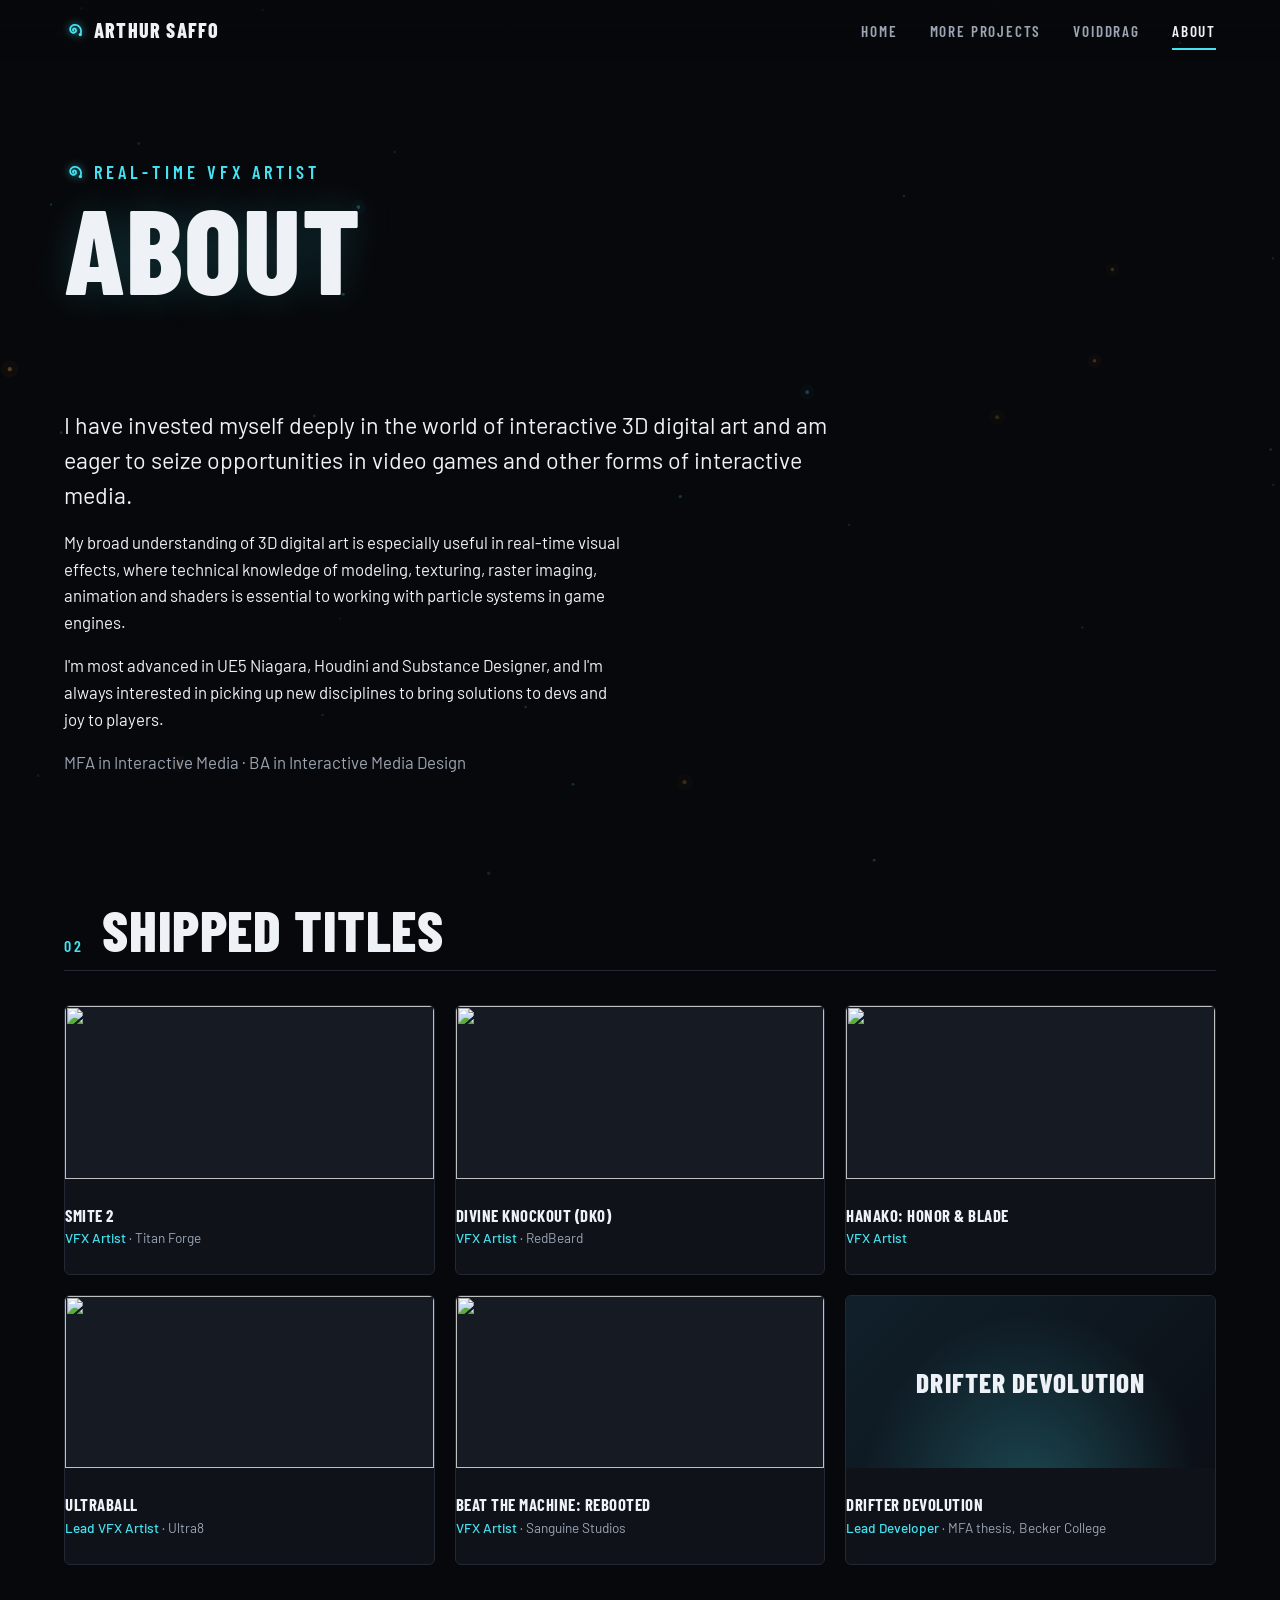
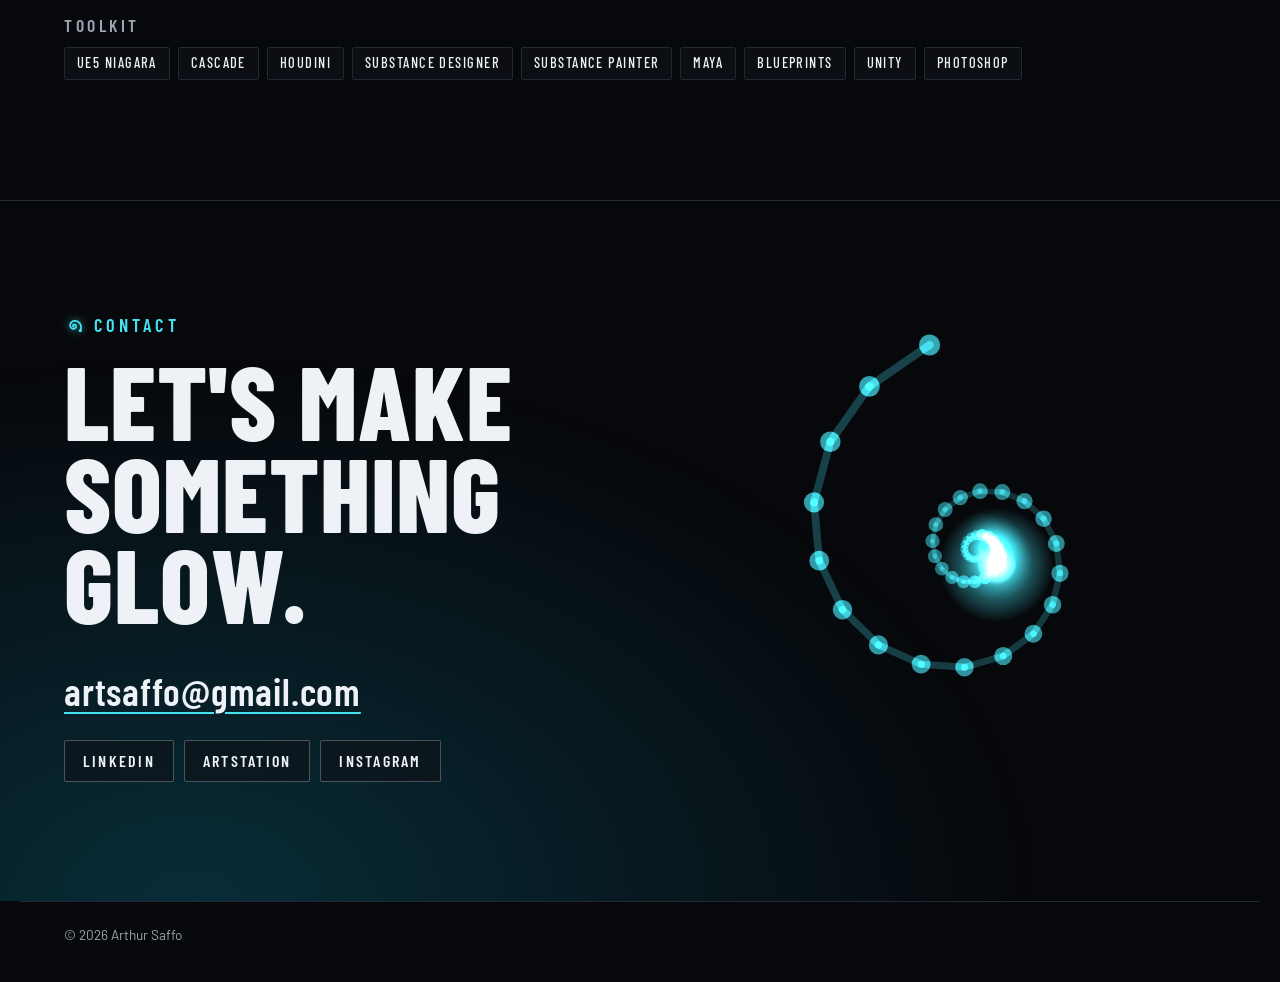
==== commit 79552cb0: "Add a VoidDrag link to the header Links to the VoidDrag site at artsaffo.net/voiddrag/. The header n" ====
--- a/about.html
+++ b/about.html
@@ -13,7 +13,7 @@
   <link rel="preconnect" href="https://fonts.googleapis.com">
   <link rel="preconnect" href="https://fonts.gstatic.com" crossorigin>
   <link rel="stylesheet" href="https://fonts.googleapis.com/css2?family=Barlow+Condensed:wght@500;600;800&family=Barlow:wght@400;500;600&display=swap">
-  <link rel="stylesheet" href="css/style.css?v=3">
+  <link rel="stylesheet" href="css/style.css?v=4">
 </head>
 <body data-page="about">
   <a class="skip" href="#main">Skip to content</a>
@@ -27,6 +27,7 @@
         <ul class="nav">
           <li><a href="index.html">Home</a></li>
           <li><a href="more-projects.html">More Projects</a></li>
+          <li><a href="https://artsaffo.net/voiddrag/">VoidDrag</a></li>
           <li><a href="about.html" aria-current="page">About</a></li>
         </ul>
       </nav>
@@ -73,7 +74,7 @@
 
   <noscript><p class="noscript wrap">The project list needs JavaScript to show. You can also find my work on <a href="https://artoriouss.artstation.com/">ArtStation</a>.</p></noscript>
 
-  <script src="data/projects.js"></script>
+  <script src="data/projects.js?v=2"></script>
   <script src="js/main.js?v=2"></script>
   <script src="js/embers.js?v=2" defer></script>
   <script src="js/spiral.js?v=2" defer></script>
--- a/css/style.css
+++ b/css/style.css
@@ -140,7 +140,7 @@
   .nav { gap: 12px; }
   .nav a { font-size: 0.82rem; letter-spacing: 0.08em; }
 }
-@media (max-width: 350px) {
+@media (max-width: 540px) {
   .header-inner { flex-wrap: wrap; justify-content: center; padding-block: 8px; }
 }
 
